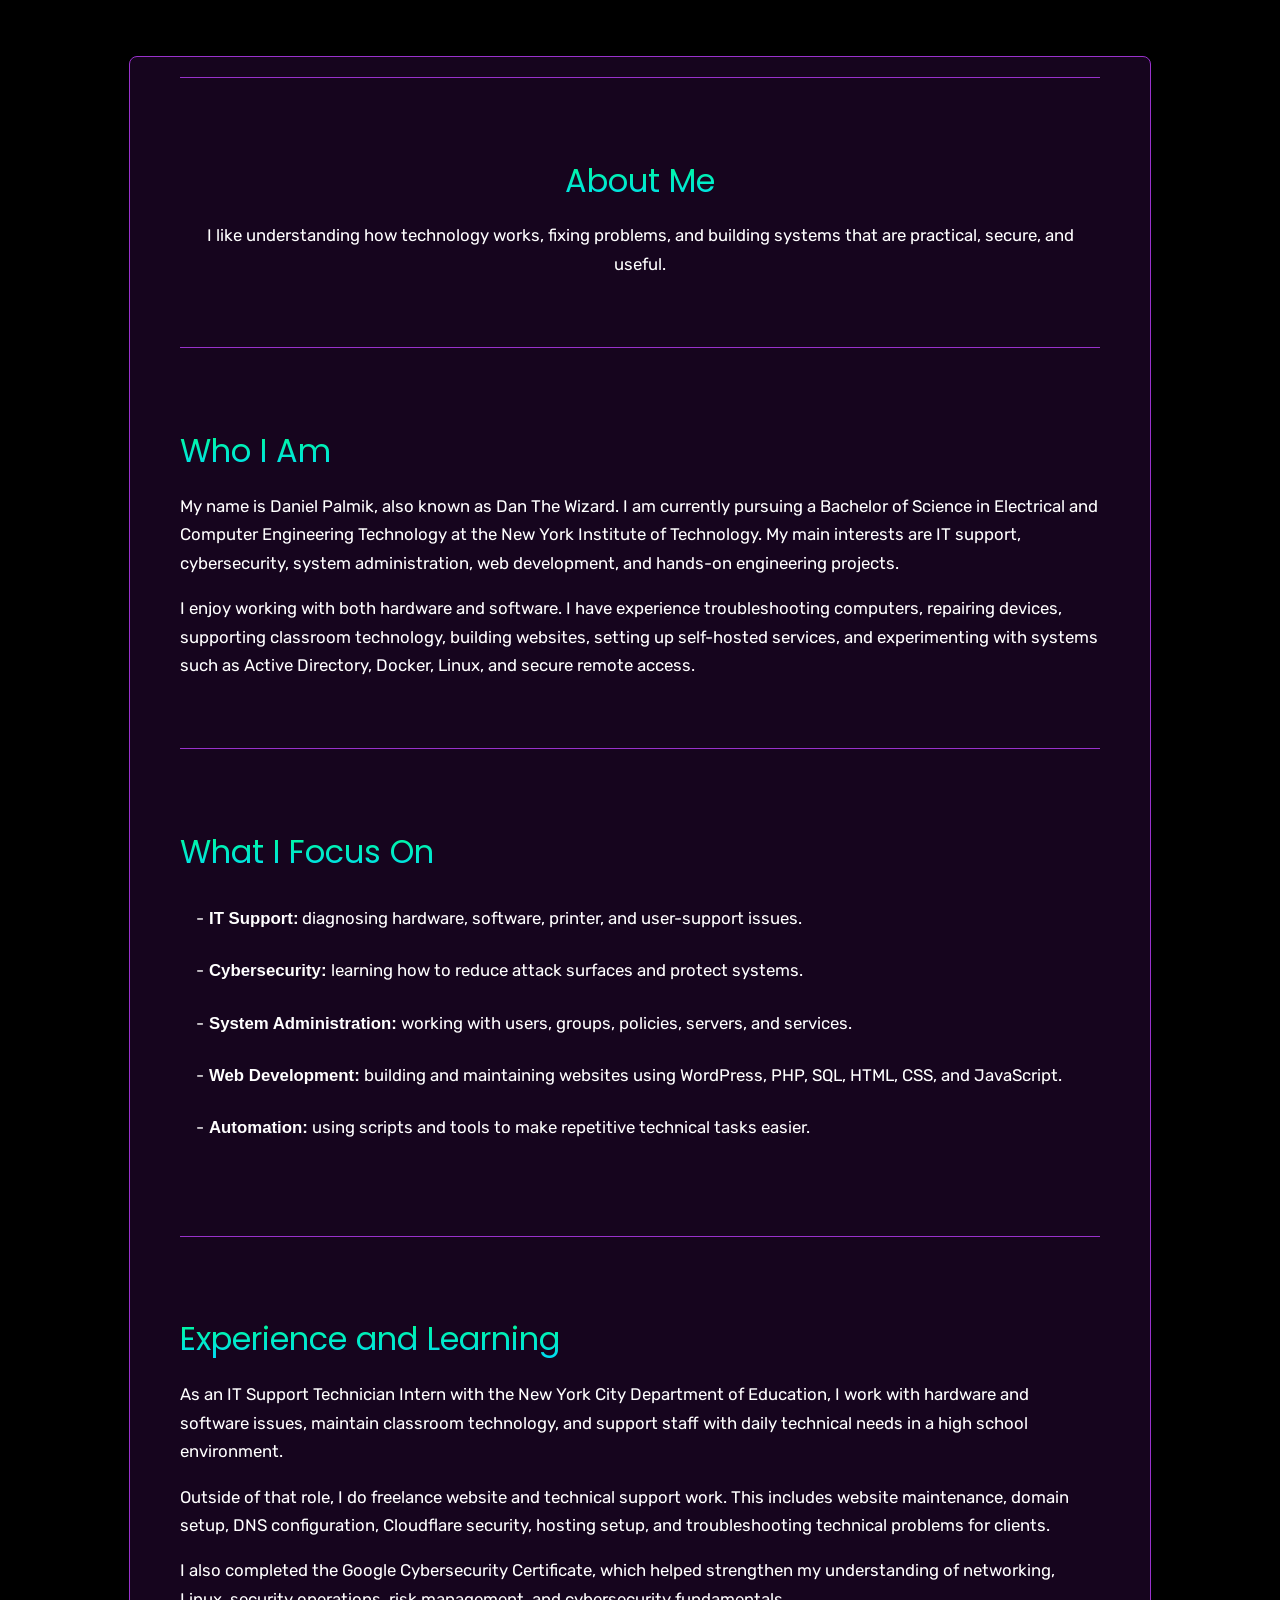
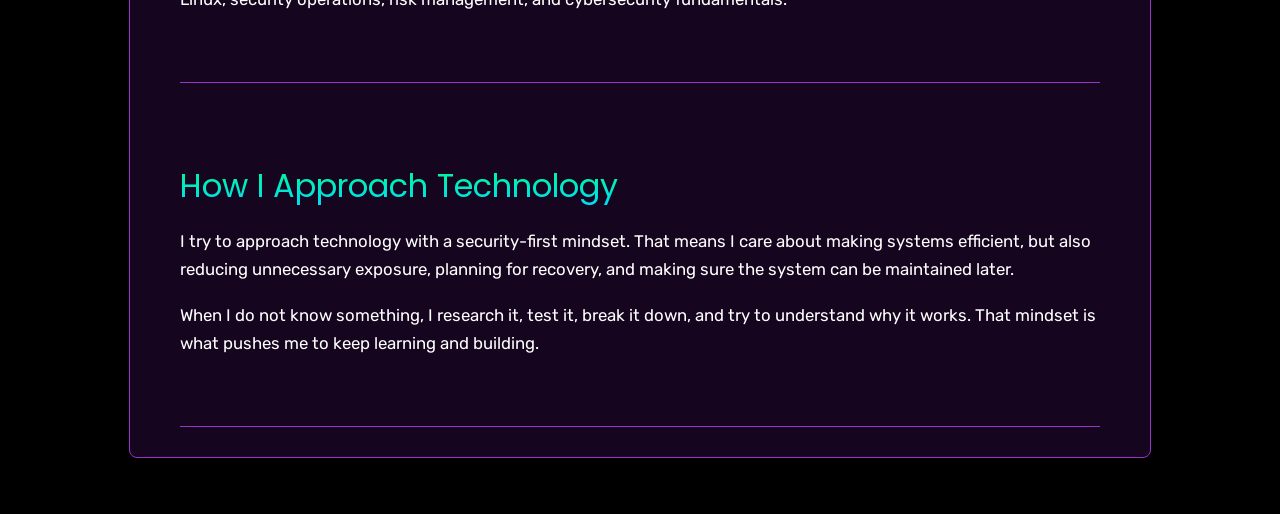
==== about.html @ 749580ad "update info" ====
<!DOCTYPE HTML>

<!--This is copied off from my other private website that I have-->

<html>
<head>


	<title>Dans Webby Site</title>
    <meta name="viewport" content="width=device-width, initial-scale=1.0">
    <meta charset="utf-8">

    <meta name="description" content="This is my peronal GitHub website. There is nothing much yet, but more will come soon (still under development)">

    <style>
        body {
            background: #000000;
        }
    </style>


    <link rel="shortcut icon" href="/src/images/favicon.ico">
    <link rel="icon" href="/src/images/favicon.ico">
    <link rel="stylesheet" href="/src/main.css">

    <link rel="preconnect" href="https://fonts.googleapis.com">
    <link rel="preconnect" href="https://fonts.gstatic.com" crossorigin>
    <link href="https://fonts.googleapis.com/css2?family=Rubik:wght@400;500;700&display=swap" rel="stylesheet">
    <link href="https://fonts.googleapis.com/css2?family=Quicksand:wght@400;500;700&display=swap" rel="stylesheet">
    <link href="https://fonts.googleapis.com/css2?family=Poppins:wght@300;500;700&display=swap" rel="stylesheet">
    <link href="https://fonts.googleapis.com/css2?family=Dancing+Script:wght@400;500;600;700&display=swap" rel="stylesheet">
    <link rel="stylesheet" href="https://unicons.iconscout.com/release/v4.0.8/css/line.css">

	
	<script>
        function getScript(url) {
            var s = document.createElement("script");
            s.type = "text/javascript";
            s.src = url;
            document.head.appendChild(s)
        }
    </script>

    <script src="/src/main.js"></script>
    <script src="/src/javascript/jquery-3.7.1-min.js"></script>

    <script>
    	//$(document).ready(function(){
        //    $('#main__body').load("/html/base.html");
        //});

		function load__contents () {
           getScript('/src/main-end.js');
		};
    </script>
	
</head>


<body id="main__body">
	<div id="main">
		<!--START HHEADER -->
		<div class="desktop" id="header__desktop">
			<!-- Show loading animation until the header is loaded by javascript -->
			<div class="loader">
				<span class="loader__element"></span>
				<span class="loader__element"></span>
				<span class="loader__element"></span>
			</div>
		</div>

		<div class="mobile_device_900px" id="header__mobile">               
			<!-- Show loading animation until the header is loaded by javascript -->
			<div class="loader">
				<span class="loader__element"></span>
				<span class="loader__element"></span>
				<span class="loader__element"></span>
			</div>
		</div>

		<hr />

		<!-- END HEADER -->
		
		<!-- START MAIN PAGE-->

        <div id="page__main">
            <section class="about-hero">
                <div class="center__text">
                    <h2>About Me</h2>
                    <p>
                        I like understanding how technology works, fixing problems, and building systems
                        that are practical, secure, and useful.
                    </p>
                </div>
            </section>
        
            <hr />
        
            <section>
                <h2>Who I Am</h2>
        
                <p>
                    My name is Daniel Palmik, also known as Dan The Wizard. I am currently pursuing a
                    Bachelor of Science in Electrical and Computer Engineering Technology at the New York
                    Institute of Technology. My main interests are IT support, cybersecurity, system
                    administration, web development, and hands-on engineering projects.
                </p>
        
                <p>
                    I enjoy working with both hardware and software. I have experience troubleshooting
                    computers, repairing devices, supporting classroom technology, building websites,
                    setting up self-hosted services, and experimenting with systems such as Active Directory,
                    Docker, Linux, and secure remote access.
                </p>
            </section>
        
            <hr />
        
            <section>
                <h2>What I Focus On</h2>
        
                <ul>
                    <li><strong>IT Support:</strong> diagnosing hardware, software, printer, and user-support issues.</li>
                    <li><strong>Cybersecurity:</strong> learning how to reduce attack surfaces and protect systems.</li>
                    <li><strong>System Administration:</strong> working with users, groups, policies, servers, and services.</li>
                    <li><strong>Web Development:</strong> building and maintaining websites using WordPress, PHP, SQL, HTML, CSS, and JavaScript.</li>
                    <li><strong>Automation:</strong> using scripts and tools to make repetitive technical tasks easier.</li>
                </ul>
            </section>
        
            <hr />
        
            <section>
                <h2>Experience and Learning</h2>
        
                <p>
                    As an IT Support Technician Intern with the New York City Department of Education, I work
                    with hardware and software issues, maintain classroom technology, and support staff with
                    daily technical needs in a high school environment.
                </p>
        
                <p>
                    Outside of that role, I do freelance website and technical support work. This includes
                    website maintenance, domain setup, DNS configuration, Cloudflare security, hosting setup,
                    and troubleshooting technical problems for clients.
                </p>
        
                <p>
                    I also completed the Google Cybersecurity Certificate, which helped strengthen my
                    understanding of networking, Linux, security operations, risk management, and cybersecurity
                    fundamentals.
                </p>
            </section>
        
            <hr />
        
            <section>
                <h2>How I Approach Technology</h2>
        
                <p>
                    I try to approach technology with a security-first mindset. That means I care about making
                    systems efficient, but also reducing unnecessary exposure, planning for recovery, and making
                    sure the system can be maintained later.
                </p>
        
                <p>
                    When I do not know something, I research it, test it, break it down, and try to understand
                    why it works. That mindset is what pushes me to keep learning and building.
                </p>
            </section>
        </div>
		
		<!-- END MAIN PAGE -->

		<script>
			load__contents();
		</script>	
		
		<hr />

		<!-- START FOOTER -->
		
		<div id="my__footer">
			<!-- Show loading animation until the header is loaded by javascript -->
			<div class="loader">
				<span class="loader__element"></span>
				<span class="loader__element"></span>
				<span class="loader__element"></span>
			</div>
		</div>

		<!-- END FOOTER -->
	</div>
</body>


</html>
---- src/main.css ----
@import '/src/css/error.css';
@import '/src/css/loader.css';
@import '/src/css/body-load-text.css';
@import '/src/css/alert.css';
@import '/src/css/dropdown.css';
@import '/src/css/gradient.css';
@import '/src/css/scrollbar.css';
@import '/src/css/collapsible.css';
@import '/src/css/cookie-notice.css';
@import '/src/css/form.css';
@import '/src/css/posts.css';
@import '/src/css/mobile-navbar.css';
@import '/src/css/dashboard.css';
@import '/src/css/slider.css';
@import '/src/css/contact.css';


/* If Browser is Dark Mode */
@media (prefers-color-scheme: dark) {
    body {
        background-color: #2d0b3d;
        background: #000000 url(/src/images/STREAM-Logo/Logo-black-blur.jpg) no-repeat center center fixed;
    
        /* Main Colors */
        --color-primary: #651d8a;
        --color-primary-transparent: #651d8a91;
        --color-primary-light: rgb(173, 56, 231);
        --color-primary-light-transparent: rgba(173, 56, 231, 0.5);
        --color-primary-dark: #20082c;
        --color-primary-dark-transparent: #20082cb1;
        --color-secondary: #252c6a;
        
        /* Error and Success Colors */
        --color-error: #cc333c;
        --color-error-transparent: #ff000f99;
        --color-success: #4bb544;
        --color-success-transparent: #4bb544b5;
    
        /* White if needed to be changed to anything in the future */
        --color-white: white;
    
        /* Body Color */
        --color-footer: rgb(32, 8, 44);
        --color-border: darkorchid;
        --color-seperator: darkorchid;
    
        /* Scroll Bar Colors */
        --scrollbar-default: #651d8a; 
        --scrollbar-hover: #9630ee;
        --scrollbar-background: #2c0238;
    }
}



/* If Browser is Light  Mode */
/* TO DO */
@media (prefers-color-scheme: light) {
    body {
        background-color: #2d0b3d;
        background: #000000 url(/src/images/STREAM-Logo/Logo-black-blur.jpg) no-repeat center center fixed;

        /* Main Colors */
        --color-primary: #651d8a;
        --color-primary-transparent: #651d8a91;
        --color-primary-light: rgb(173, 56, 231);
        --color-primary-light-transparent: rgba(173, 56, 231, 0.5);
        --color-primary-dark: #20082c;
        --color-primary-dark-transparent: #20082cb1;
        --color-secondary: #252c6a;
        
        /* Error and Success Colors */
        --color-error: #cc333c;
        --color-error-transparent: #ff000f99;
        --color-success: #4bb544;
        --color-success-transparent: #4bb544b5;
    
        /* White if needed to be changed to anything in the future */
        --color-white: white;
    
        /* Body Color */
        --color-footer: rgb(32, 8, 44);
        --color-border: darkorchid;
        --color-seperator: darkorchid;
    
        /* Scroll Bar Colors */
        --scrollbar-default: #651d8a; 
        --scrollbar-hover: #9630ee;
        --scrollbar-background: #2c0238;
    }
}


body {
    /* Other Styling Variables */
    --border-radius: 4px;
    --transparent: rgba(0, 0, 0, 0);
    --default-font-size: 18px;

    --transition: all ease .5s;
    --container-width-lg: 74%;
    --container-width-md: 88%;
    --form-width: 40%;
    --card-border-radius-l: 0.3rem;
    --card-border-radius-2: 0.5rem;
    --card-border-radius-3: 0.8rem;
    --card-border-radius-4: 2rem;
    --card-border-radius-5: 5rem;


    margin: 0;
    font-size: var(--default-font-size);
    background-size: contain;
    /* Center The Body Horizontally and Vertically */
    display: flex;
    align-items: center;
    justify-content: center;

    /* Fix webpages not being full screen if contains little data */
    min-height: 100vh;
}


.Main__Text {
    margin-bottom: 2rem;
    text-align: center;
    color: white;
    display: block;
    font-size: 2em;
    margin-block-start: 0rem;
    margin-block-end: 0rem;
    font-weight: bold;
}

.Sub__Text {
    margin-bottom: 2rem;
    font-size: 0.85rem;
    display: block;
    margin-block-start: 0rem;
    margin-block-end: 0rem;
    text-align: center;
    color: white;
}


.hide {
    display: none;
}



/*Header*/
.logo__link {
    color: var(--color-primary-light);
    display: block;
    margin-bottom: 5px;
    text-decoration: none;
    transition: all 0.5s;
    font-family: 'Dancing Script', cursive;
    background: -webkit-linear-gradient(#ff0000, #ad38e7);
    -webkit-background-clip: text;
    -webkit-text-fill-color: transparent;
}

    .logo__link:hover {
        font-size: 3.25rem;
        text-decoration: none;
        font-family: 'Dancing Script', cursive;
    }

.nav {
    /*border-bottom: 1px solid #ccc;
    margin-bottom: 10px; /* adjust as per requirement */
}

.header__link {
    color: var(--color-primary-light);
    display: block;
    /*margin-bottom: 5px;*/
    text-decoration: none;
    transition: all 0.5s;
}

.header__header {
    /* height: 4rem; */
    vertical-align: middle;
    height: fit-content;
}

.top__header__nav {
    /* display: flex; */
    align-items: center;
    gap: 1rem;
}

.top__header__nav > li {
    display: inline-block;
    padding-left: 1.5rem;
    padding-right: 1.5rem;
}

.header__logo {
    /*float: left;*/
    margin: 0rem;
    font-size: xxx-large;
    font-family: 'Dancing Script', cursive;
}

.header__middle {
    padding-left: 1rem;
    padding-right: 1rem;
    white-space: nowrap;
    text-align: center;
    /* line-height: 3.5rem; */
    /*display: flex;
    justify-content: center;
    align-items: center;*/
}

/*
.header__middle__child {
    display: inline-block;
}
*/

.header__nav {
    margin-bottom: -15px;
}

.header__spacing {
    width: 25%;
}


.header__profile {
    position: relative;
    cursor: pointer;
}

.header__profile ul {
    position: absolute;
    top: 125%;
    right: 0%;
    display: flex;
    flex-direction: column;
    box-shadow: 0 3rem 3rem rgba(0, 0, 0, 0.4);
    background: var(--color-primary-dark-transparent);
    backdrop-filter: blur(5px);
    width: initial;
    visibility: hidden;
    opacity: 0;
    transition: all 300ms ease;
}


.header__profile:hover > ul {
    visibility: visible;
    opacity: 1;
}

.header__profile ul li {
    list-style-type: '';
}

.header__profile ul li a {
    padding: 1rem;
    display: block;
    border-radius: 5px;
    line-height: 3.5rem;
}

.header__profile ul li:last-child a {
    background: #a2000078;

}




.avatar {
    width: 3.5rem;
    height: 3.5rem;
    border-radius: 50%;
    overflow: hidden;
    border: 0.2rem solid var(--color-primary)
}

.avatar > img {
    display: block;
    width: 100%;
    object-fit: cover;
}




.center__text {
    text-align: center;
}






* {
    font-family: sans-serif;
    color: white;
}

@keyframes dance {
    from {
        transform: rotate(-5deg);
    }

    to {
        transform: rotate(25deg);
    }
}

.animate-this {
    animation-name: dance;
    animation-duration: 4s;
    animation-iteration-count: infinite;
    animation-direction: alternate;
}

.img-50 {
    max-width: 50%;
}

.img-float-right {
    max-width: 50%;
    margin: 10px;
    float: right;
}

.img-float-left {
    max-width: 50%;
    margin: 10px;
    float: left;
}

.pfp {
    max-width: 200px;
}

h1, h2 {
    font-family: monospace;
}

h1 {
    font-size: 3em;
}

h2 {
    /*color: lightseagreen;
    color: #00d9ff;*/
    font-size: 2.5rem;
    font-weight: normal;
    background: -webkit-linear-gradient(#00ff89, #00d9ff);
    -webkit-background-clip: text;
    -webkit-text-fill-color: transparent;
}

.h2-2 {
    color: #ff0089;
    font-size: 2em;
    font-weight: normal;
    background: -webkit-linear-gradient(#ff0089, #9424ce);
    -webkit-background-clip: text;
    -webkit-text-fill-color: transparent;
}

#main {
    width: 75vw;
    max-width: 1000px;
    margin: auto;
    padding: 0 30px 10px 30px;
    border: 1px var(--color-border) solid;
    border-radius: 0.5rem;
    background: var(--color-primary-dark-transparent);
    margin-top: 3.5rem;
    margin-bottom: 3.5rem;
}

.themed {
    color: gold;
}

header {
    text-align: center;
    padding: 5px;
    margin: 10px 0 10px 0;
}

a {
    color: CornFlowerBlue;
    display: block;
    /*margin-bottom: 5px;*/
    transition: all 0.5s;
}

a:hover {
    /*font-size: 1.5rem;*/
    text-decoration: none;
}

.top__header__nav a:hover {
    /* font-size: 1.5rem; */
    transform: scale(1.1);
    text-decoration: none;
    color: white;
}

.inline {
    display: inline;
}

.no-hover, .no-hover:hover {
    font-size: var(--default-font-size);
}

ul, ol, li {
    padding: 5px;
    float: middle;
}

hr {
    border: none;
    height: 1px;
    margin: 25px;
    background: var(--color-seperator);
}

.hr-d {
    border: 1px dashed var(--color-seperator);
    background: transparent;
    height: unset;
}

footer {
    background: var(--color-footer);
    border-radius: 5px;
    padding: 0.1px;
    font-size: 1em;
    margin: 0;
}

li {
    list-style-type: "-";
    word-wrap: break-word;
}

li-next {
    display: list-item;
    list-style-type: '\2937';
    padding: 3px;
    padding-inline-start: 1ch;
    margin-left: 15px;
    word-wrap: break-word;
}

li-image {
    display: list-item;
    list-style-type: " ";
    word-wrap: break-word;
    padding-inline-start: 1ch;
}

li-image > img {
    max-width: 100%;
}

li-n-image {
    display: list-item;
    list-style-type: " ";
    word-wrap: break-word;
    padding-inline-start: 3ch;
}

li-n-image > img {
    max-width: 100%;
}

li-break {
    display: list-item;
    list-style-type: "";
    word-wrap: break-word;
}

.display-as-container {
    display: flow-root;
}

/*
@media (max-width: 800px) {
    * {
        font-size: 12px;
    }
    #main {
        max-width: 100%;
        padding: 0;
        border: none;
    }
    img {
        max-width: 25%;
    }
}
*/
/* if desktop */
.mobile_device_900px,
.device_height_unsupported {
    display: none;
    font-size: 75%;
}









/* if mobile device max width 900px */
@media only screen and (max-device-width: 750px) {
    .mobile_device_900px {
        display: block;
    }

    .desktop {
        display: none;
    }

    .device_height_unsupported {
        display: none;
    }

    *, .no-hover, .no-hover:hover {
        /*font-size: 12px;*/
        font-size: 3vw;
    }

    h2 > a{
        font-size: 5vw;
    }

    #main {
        max-width: 75%;
        /*width: auto;*/
        padding: 0 30px 10px 30px;
    }

    hr {
        margin: 5px;
    }

    a:hover {
        /*font-size: 2.55vw;*/
        text-decoration: none;
    }
    .pfp {
        max-width: 40%;
    }
    .img-mobile-big-to-center {
        max-width: 90% !important;
        margin: 15px;
        margin-left: auto;
        margin-right: auto;
        display: block;
	float: unset;
    }

    /* Header with selections */

    .logo__link {
        font-size: 9vw;
    }

        .logo__link:hover {
            font-size: 6.5vw;
        }

    .header__button {
        text-decoration: none;
        padding: 0.5rem;
        font-weight: bold;
        font-size: 1.1rem;
        color: white;
        border: none;
        border-radius: var(--border-radius);
        outline: none;
        cursor: pointer;
        background: var(--color-primary);
        transition: all 0.5s;
    }

    .top__header__nav {
        display: flex;
        align-items: center;
        gap: unset;
        justify-content: center;
    }
    
}

@media only screen and (max-device-width: 555px) {
    .pfp {
        max-width: 40%;
    }
}


@media only screen and (max-device-width: 950px) and (min-device-width: 750px) {
    .logo__link {
        font-size: 5vw
    }

    .header__link {
        font-size: 2vw;
    }
}






    /*
@media only screen and (max-device-height: 399px) {
    .mobile_device_900px {
        display: none;
    }

    .desktop {
        display: none;
    }

    .device_height_unsupported {
        display: block;
    }
}*/


    .device_message {
        /*width:800px;*/
        margin: auto;
        padding: 0 30px 10px 30px;
        border: 1px darkorchid solid;
        border-radius: 0.5rem;
        background: var(--color-primary-dark-transparent);
    }


    @media only screen and (min-device-width: 750px) {
        hr {
            margin: 20px;
        }
    }









    .Social__Big__Logo {
        border-radius: 5px;
        width: 75%;
        display: block;
        margin-left: auto;
        margin-right: auto;
        transition: all 0.5s
    }

        .Social__Big__Logo:hover {
            width: 80%;
        }


    .MyArt__Image {
        border-radius: 5px;
        width: 75%;
        display: block;
        margin-left: auto;
        margin-right: auto;
        transition: all 0.5s
    }

        .MyArt__Image:hover {
            width: 80%;
        }









        #page__main section {
            max-width: 950px;
            margin: 0 auto;
            padding: 2rem 1.25rem;
        }
        
        #page__main h2 {
            font-family: "Poppins", sans-serif;
            font-size: 2rem;
            margin-bottom: 1rem;
        }
        
        #page__main p,
        #page__main li {
            font-family: "Rubik", sans-serif;
            line-height: 1.7;
            font-size: 1.05rem;
        }
        
        #page__main ul {
            padding-left: 1.5rem;
        }
        
        #page__main li {
            margin-bottom: 0.8rem;
        }
        
        .hero-section {
            text-align: center;
            padding-top: 3rem;
            padding-bottom: 3rem;
        }
        
        .hero-section h2 {
            font-size: 2.4rem;
        }































.shape {
    width: 50px;
    height: 50px;
}

.shape .gradient-bg {
    fill: url(#header-shape-gradient) #fff;
}

#header-shape-gradient {
    --color-stop: #00ff89;
    --color-bot: #00d9ff;
}



#resume-pdf {
    border-radius: var(--card-border-radius-2);
}
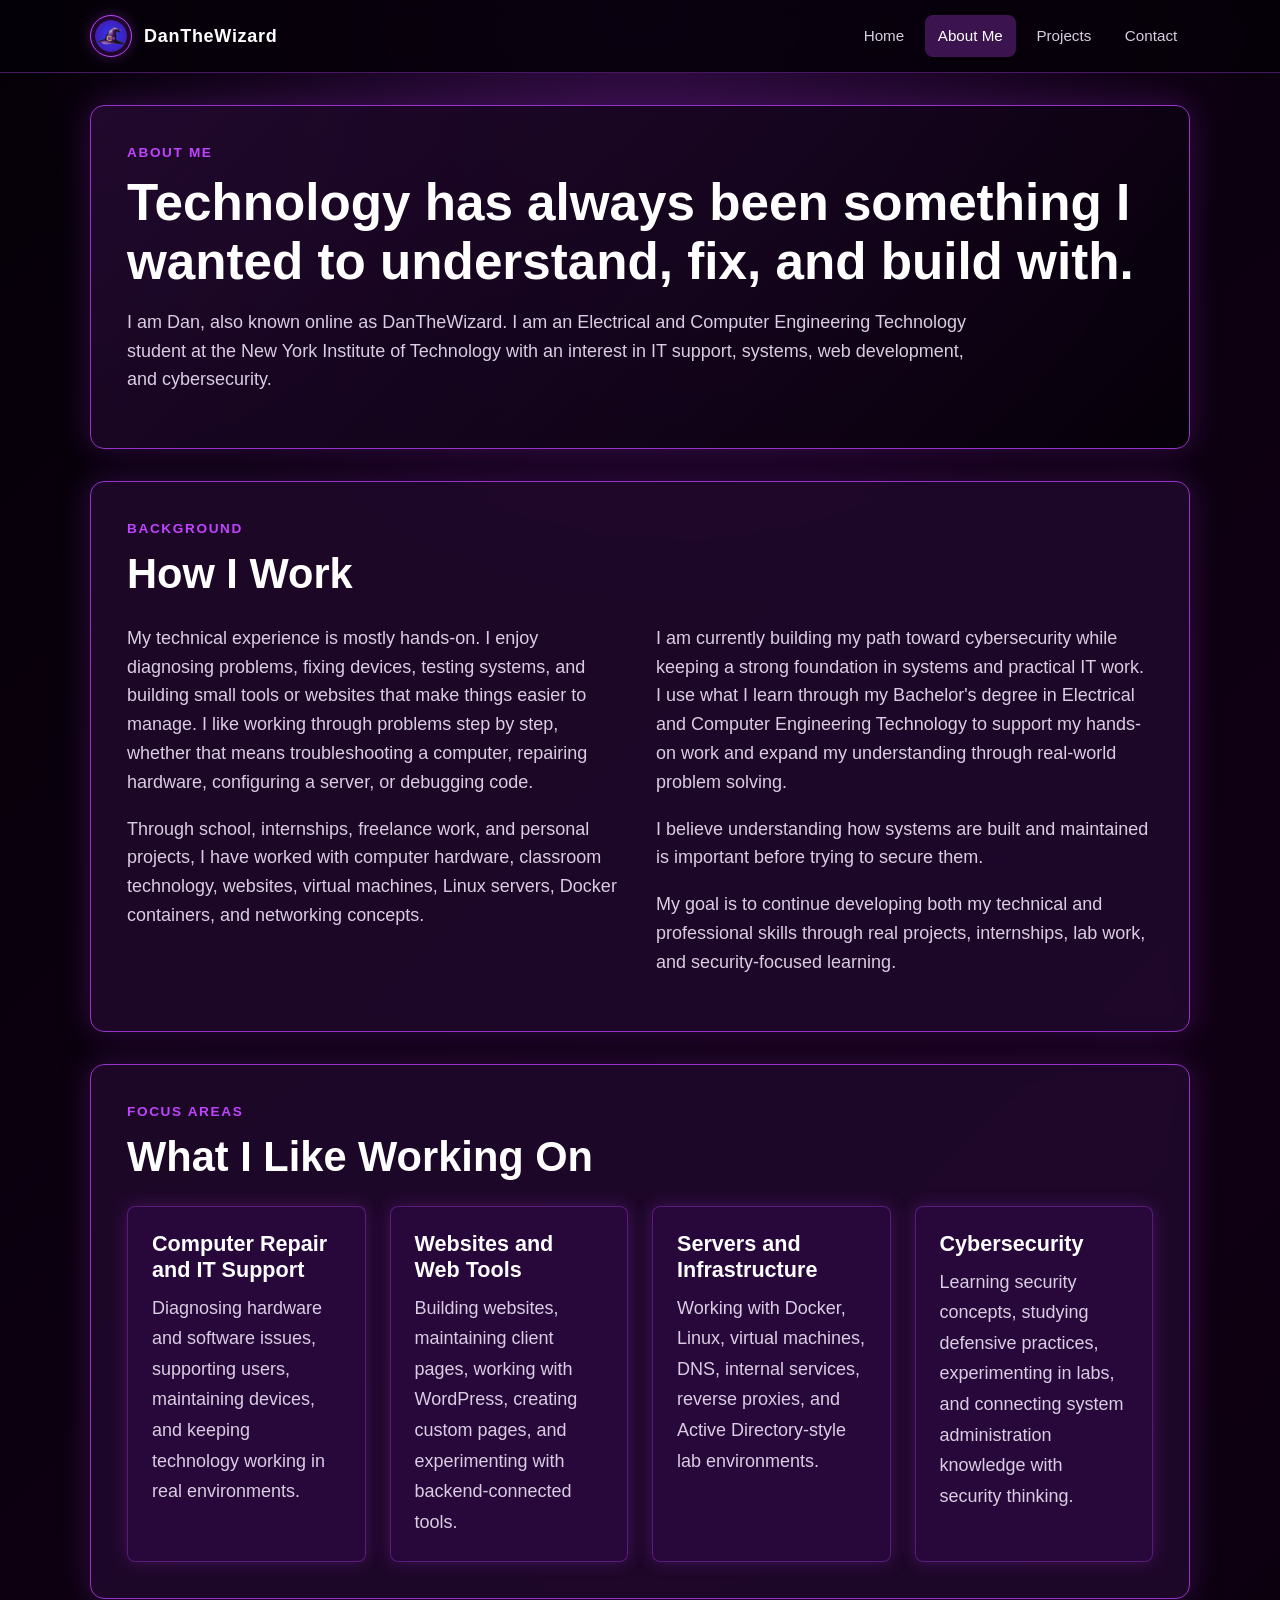
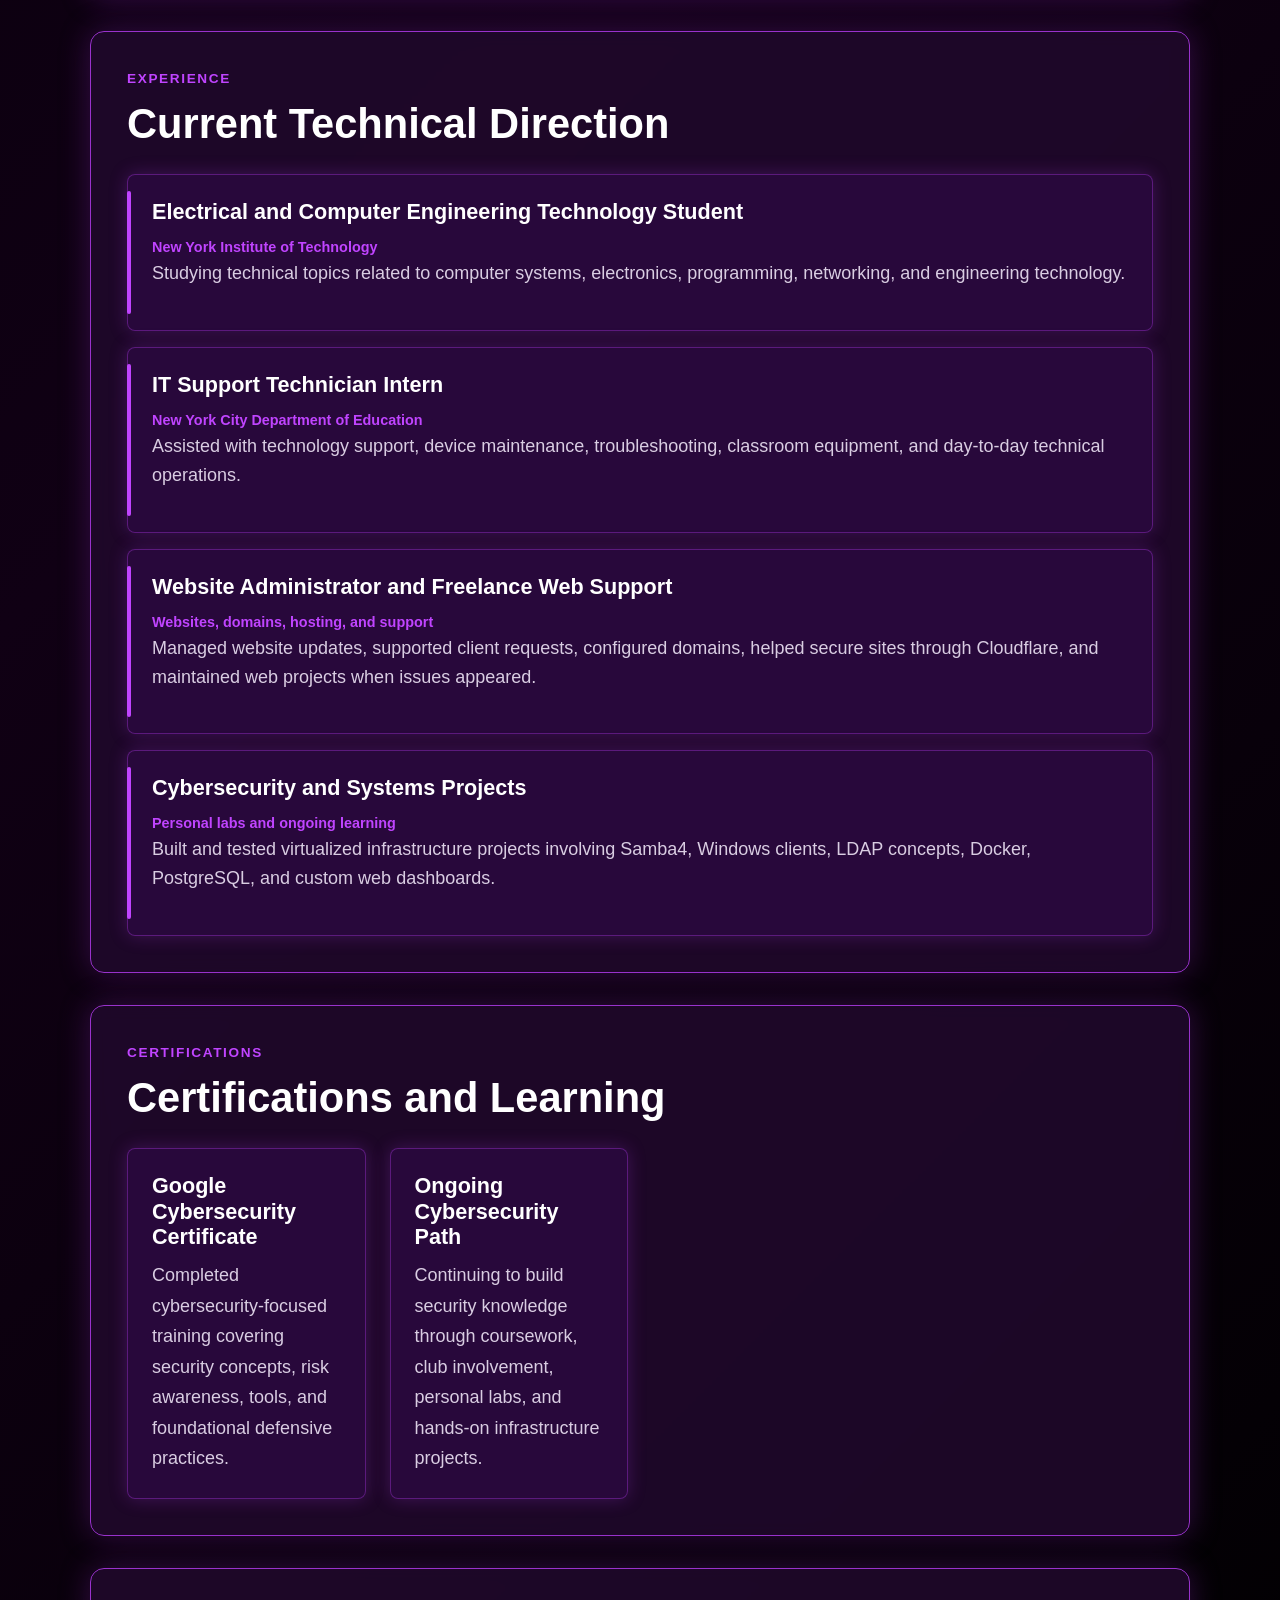
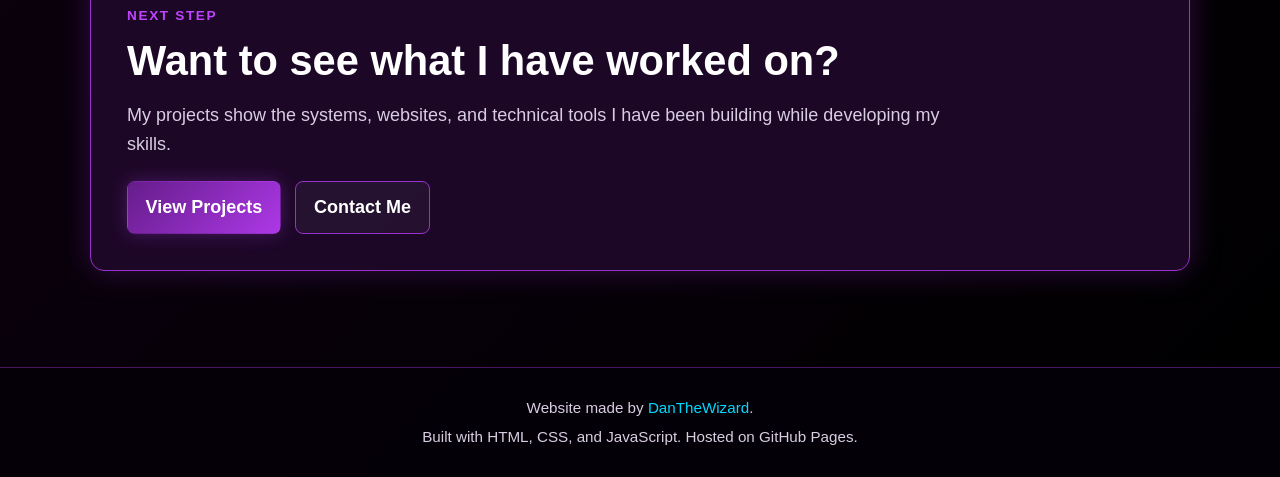
==== commit 03638ea1: "Complete new overhaul of the site :)" ====
--- a/about.html
+++ b/about.html
@@ -1,198 +1,224 @@
-<!DOCTYPE HTML>
-
-<!--This is copied off from my other private website that I have-->
-
-<html>
+<!DOCTYPE html>
+<html lang="en">
 <head>
-
-
-	<title>Dans Webby Site</title>
+    <!-- Basic page setup -->
+    <meta charset="UTF-8">
     <meta name="viewport" content="width=device-width, initial-scale=1.0">
-    <meta charset="utf-8">
-
-    <meta name="description" content="This is my peronal GitHub website. There is nothing much yet, but more will come soon (still under development)">
-
-    <style>
-        body {
-            background: #000000;
-        }
-    </style>
-
-
-    <link rel="shortcut icon" href="/src/images/favicon.ico">
-    <link rel="icon" href="/src/images/favicon.ico">
-    <link rel="stylesheet" href="/src/main.css">
-
-    <link rel="preconnect" href="https://fonts.googleapis.com">
-    <link rel="preconnect" href="https://fonts.gstatic.com" crossorigin>
-    <link href="https://fonts.googleapis.com/css2?family=Rubik:wght@400;500;700&display=swap" rel="stylesheet">
-    <link href="https://fonts.googleapis.com/css2?family=Quicksand:wght@400;500;700&display=swap" rel="stylesheet">
-    <link href="https://fonts.googleapis.com/css2?family=Poppins:wght@300;500;700&display=swap" rel="stylesheet">
-    <link href="https://fonts.googleapis.com/css2?family=Dancing+Script:wght@400;500;600;700&display=swap" rel="stylesheet">
-    <link rel="stylesheet" href="https://unicons.iconscout.com/release/v4.0.8/css/line.css">
-
-	
-	<script>
-        function getScript(url) {
-            var s = document.createElement("script");
-            s.type = "text/javascript";
-            s.src = url;
-            document.head.appendChild(s)
-        }
-    </script>
-
-    <script src="/src/main.js"></script>
-    <script src="/src/javascript/jquery-3.7.1-min.js"></script>
-
-    <script>
-    	//$(document).ready(function(){
-        //    $('#main__body').load("/html/base.html");
-        //});
-
-		function load__contents () {
-           getScript('/src/main-end.js');
-		};
-    </script>
-	
+
+    <!-- Page information -->
+    <title>About Me | DanTheWizard</title>
+    <meta name="description" content="Learn more about DanTheWizard, an Electrical and Computer Engineering Technology student focused on IT support, web development, systems, and cybersecurity.">
+    <meta name="author" content="DanTheWizard">
+
+    <!-- Open Graph / link preview information -->
+    <meta property="og:title" content="About Me | DanTheWizard">
+    <meta property="og:description" content="About DanTheWizard, including education, technical interests, hands-on experience, and career direction.">
+    <meta property="og:type" content="website">
+
+    <!-- Favicon placeholder -->
+    <link rel="shortcut icon" href="src/images/favicon.ico">
+    <link rel="icon" href="src/images/favicon.ico">
+
+    <!-- Single CSS entry point -->
+    <link rel="stylesheet" href="src/css/main.css">
+
+    <!-- Single JavaScript entry point -->
+    <script src="src/js/main.js" defer></script>
 </head>
-
-
-<body id="main__body">
-	<div id="main">
-		<!--START HHEADER -->
-		<div class="desktop" id="header__desktop">
-			<!-- Show loading animation until the header is loaded by javascript -->
-			<div class="loader">
-				<span class="loader__element"></span>
-				<span class="loader__element"></span>
-				<span class="loader__element"></span>
-			</div>
-		</div>
-
-		<div class="mobile_device_900px" id="header__mobile">               
-			<!-- Show loading animation until the header is loaded by javascript -->
-			<div class="loader">
-				<span class="loader__element"></span>
-				<span class="loader__element"></span>
-				<span class="loader__element"></span>
-			</div>
-		</div>
-
-		<hr />
-
-		<!-- END HEADER -->
-		
-		<!-- START MAIN PAGE-->
-
-        <div id="page__main">
-            <section class="about-hero">
-                <div class="center__text">
-                    <h2>About Me</h2>
-                    <p>
-                        I like understanding how technology works, fixing problems, and building systems
-                        that are practical, secure, and useful.
+<body>
+    <!-- Loaded from arch/header.html by main.js -->
+    <div id="site-header"></div>
+
+    <main class="page-shell">
+        <section class="page-hero-section panel">
+            <p class="section-eyebrow">About Me</p>
+
+            <h1>Technology has always been something I wanted to understand, fix, and build with.</h1>
+
+            <p>
+                I am Dan, also known online as DanTheWizard. I am an Electrical and Computer
+                Engineering Technology student at the New York Institute of Technology with an interest
+                in IT support, systems, web development, and cybersecurity.
+            </p>
+        </section>
+
+        <section class="panel">
+            <div class="section-heading">
+                <p class="section-eyebrow">Background</p>
+                <h2>How I Work</h2>
+            </div>
+
+            <div class="two-column-layout">
+                <div>
+                    <p>
+                        My technical experience is mostly hands-on. I enjoy diagnosing problems,
+                        fixing devices, testing systems, and building small tools or websites that make
+                        things easier to manage. I like working through problems step by step, whether
+                        that means troubleshooting a computer, repairing hardware, configuring a server,
+                        or debugging code.
+                    </p>
+
+                    <p>
+                        Through school, internships, freelance work, and personal projects, I have
+                        worked with computer hardware, classroom technology, websites, virtual machines,
+                        Linux servers, Docker containers, and networking concepts.
                     </p>
                 </div>
-            </section>
-        
-            <hr />
-        
-            <section>
-                <h2>Who I Am</h2>
-        
+
+                <div>
+                    <p>
+                        I am currently building my path toward cybersecurity while keeping a strong
+                        foundation in systems and practical IT work. I use what I learn through my
+                        Bachelor's degree in Electrical and Computer Engineering Technology to
+                        support my hands-on work and expand my understanding through real-world
+                        problem solving.
+                    </p>
+                    
+                    <p>
+                        I believe understanding how systems are built and maintained is important
+                        before trying to secure them.
+                    </p>
+                    
+                    <p>
+                        My goal is to continue developing both my technical and professional skills
+                        through real projects, internships, lab work, and security-focused learning.
+                    </p>
+                </div>
+            </div>
+        </section>
+
+        <section class="panel">
+            <div class="section-heading">
+                <p class="section-eyebrow">Focus Areas</p>
+                <h2>What I Like Working On</h2>
+            </div>
+
+            <div class="card-grid">
+                <article class="info-card">
+                    <h3>Computer Repair and IT Support</h3>
+                    <p>
+                        Diagnosing hardware and software issues, supporting users, maintaining devices,
+                        and keeping technology working in real environments.
+                    </p>
+                </article>
+
+                <article class="info-card">
+                    <h3>Websites and Web Tools</h3>
+                    <p>
+                        Building websites, maintaining client pages, working with WordPress,
+                        creating custom pages, and experimenting with backend-connected tools.
+                    </p>
+                </article>
+
+                <article class="info-card">
+                    <h3>Servers and Infrastructure</h3>
+                    <p>
+                        Working with Docker, Linux, virtual machines, DNS, internal services,
+                        reverse proxies, and Active Directory-style lab environments.
+                    </p>
+                </article>
+
+                <article class="info-card">
+                    <h3>Cybersecurity</h3>
+                    <p>
+                        Learning security concepts, studying defensive practices, experimenting in labs,
+                        and connecting system administration knowledge with security thinking.
+                    </p>
+                </article>
+            </div>
+        </section>
+
+        <section class="panel">
+            <div class="section-heading">
+                <p class="section-eyebrow">Experience</p>
+                <h2>Current Technical Direction</h2>
+            </div>
+
+            <div class="timeline-list">
+                <article class="timeline-item">
+                    <h3>Electrical and Computer Engineering Technology Student</h3>
+                    <p class="timeline-meta">New York Institute of Technology</p>
+                    <p>
+                        Studying technical topics related to computer systems, electronics,
+                        programming, networking, and engineering technology.
+                    </p>
+                </article>
+
+                <article class="timeline-item">
+                    <h3>IT Support Technician Intern</h3>
+                    <p class="timeline-meta">New York City Department of Education</p>
+                    <p>
+                        Assisted with technology support, device maintenance, troubleshooting,
+                        classroom equipment, and day-to-day technical operations.
+                    </p>
+                </article>
+
+                <article class="timeline-item">
+                    <h3>Website Administrator and Freelance Web Support</h3>
+                    <p class="timeline-meta">Websites, domains, hosting, and support</p>
+                    <p>
+                        Managed website updates, supported client requests, configured domains,
+                        helped secure sites through Cloudflare, and maintained web projects when
+                        issues appeared.
+                    </p>
+                </article>
+
+                <article class="timeline-item">
+                    <h3>Cybersecurity and Systems Projects</h3>
+                    <p class="timeline-meta">Personal labs and ongoing learning</p>
+                    <p>
+                        Built and tested virtualized infrastructure projects involving Samba4,
+                        Windows clients, LDAP concepts, Docker, PostgreSQL, and custom web dashboards.
+                    </p>
+                </article>
+            </div>
+        </section>
+
+        <section class="panel">
+            <div class="section-heading">
+                <p class="section-eyebrow">Certifications</p>
+                <h2>Certifications and Learning</h2>
+            </div>
+
+            <div class="card-grid">
+                <article class="info-card">
+                    <h3>Google Cybersecurity Certificate</h3>
+                    <p>
+                        Completed cybersecurity-focused training covering security concepts,
+                        risk awareness, tools, and foundational defensive practices.
+                    </p>
+                </article>
+
+                <article class="info-card">
+                    <h3>Ongoing Cybersecurity Path</h3>
+                    <p>
+                        Continuing to build security knowledge through coursework, club involvement,
+                        personal labs, and hands-on infrastructure projects.
+                    </p>
+                </article>
+            </div>
+        </section>
+
+        <section class="contact-preview-section panel">
+            <div class="section-content">
+                <p class="section-eyebrow">Next Step</p>
+
+                <h2>Want to see what I have worked on?</h2>
+
                 <p>
-                    My name is Daniel Palmik, also known as Dan The Wizard. I am currently pursuing a
-                    Bachelor of Science in Electrical and Computer Engineering Technology at the New York
-                    Institute of Technology. My main interests are IT support, cybersecurity, system
-                    administration, web development, and hands-on engineering projects.
+                    My projects show the systems, websites, and technical tools I have been building
+                    while developing my skills.
                 </p>
-        
-                <p>
-                    I enjoy working with both hardware and software. I have experience troubleshooting
-                    computers, repairing devices, supporting classroom technology, building websites,
-                    setting up self-hosted services, and experimenting with systems such as Active Directory,
-                    Docker, Linux, and secure remote access.
-                </p>
-            </section>
-        
-            <hr />
-        
-            <section>
-                <h2>What I Focus On</h2>
-        
-                <ul>
-                    <li><strong>IT Support:</strong> diagnosing hardware, software, printer, and user-support issues.</li>
-                    <li><strong>Cybersecurity:</strong> learning how to reduce attack surfaces and protect systems.</li>
-                    <li><strong>System Administration:</strong> working with users, groups, policies, servers, and services.</li>
-                    <li><strong>Web Development:</strong> building and maintaining websites using WordPress, PHP, SQL, HTML, CSS, and JavaScript.</li>
-                    <li><strong>Automation:</strong> using scripts and tools to make repetitive technical tasks easier.</li>
-                </ul>
-            </section>
-        
-            <hr />
-        
-            <section>
-                <h2>Experience and Learning</h2>
-        
-                <p>
-                    As an IT Support Technician Intern with the New York City Department of Education, I work
-                    with hardware and software issues, maintain classroom technology, and support staff with
-                    daily technical needs in a high school environment.
-                </p>
-        
-                <p>
-                    Outside of that role, I do freelance website and technical support work. This includes
-                    website maintenance, domain setup, DNS configuration, Cloudflare security, hosting setup,
-                    and troubleshooting technical problems for clients.
-                </p>
-        
-                <p>
-                    I also completed the Google Cybersecurity Certificate, which helped strengthen my
-                    understanding of networking, Linux, security operations, risk management, and cybersecurity
-                    fundamentals.
-                </p>
-            </section>
-        
-            <hr />
-        
-            <section>
-                <h2>How I Approach Technology</h2>
-        
-                <p>
-                    I try to approach technology with a security-first mindset. That means I care about making
-                    systems efficient, but also reducing unnecessary exposure, planning for recovery, and making
-                    sure the system can be maintained later.
-                </p>
-        
-                <p>
-                    When I do not know something, I research it, test it, break it down, and try to understand
-                    why it works. That mindset is what pushes me to keep learning and building.
-                </p>
-            </section>
-        </div>
-		
-		<!-- END MAIN PAGE -->
-
-		<script>
-			load__contents();
-		</script>	
-		
-		<hr />
-
-		<!-- START FOOTER -->
-		
-		<div id="my__footer">
-			<!-- Show loading animation until the header is loaded by javascript -->
-			<div class="loader">
-				<span class="loader__element"></span>
-				<span class="loader__element"></span>
-				<span class="loader__element"></span>
-			</div>
-		</div>
-
-		<!-- END FOOTER -->
-	</div>
+
+                <div class="button-row">
+                    <a class="button button-primary" href="projects.html">View Projects</a>
+                    <a class="button button-secondary" href="contact.html">Contact Me</a>
+                </div>
+            </div>
+        </section>
+    </main>
+
+    <!-- Loaded from arch/footer.html by main.js -->
+    <div id="site-footer"></div>
 </body>
-
-
 </html>
--- a/src/css/main.css
+++ b/src/css/main.css
@@ -0,0 +1,19 @@
+@import url("variables.css");
+@import url("base.css");
+@import url("layout.css");
+@import url("header.css");
+@import url("footer.css");
+@import url("buttons.css");
+@import url("cards.css");
+@import url("home.css");
+@import url("about.css");
+@import url("contact.css");
+@import url("projects.css");
+
+/*
+    DanTheWizard Portfolio
+    Main CSS entry point.
+
+    Every HTML page should load this file only.
+    This file imports the smaller CSS files used by the site.
+*/
